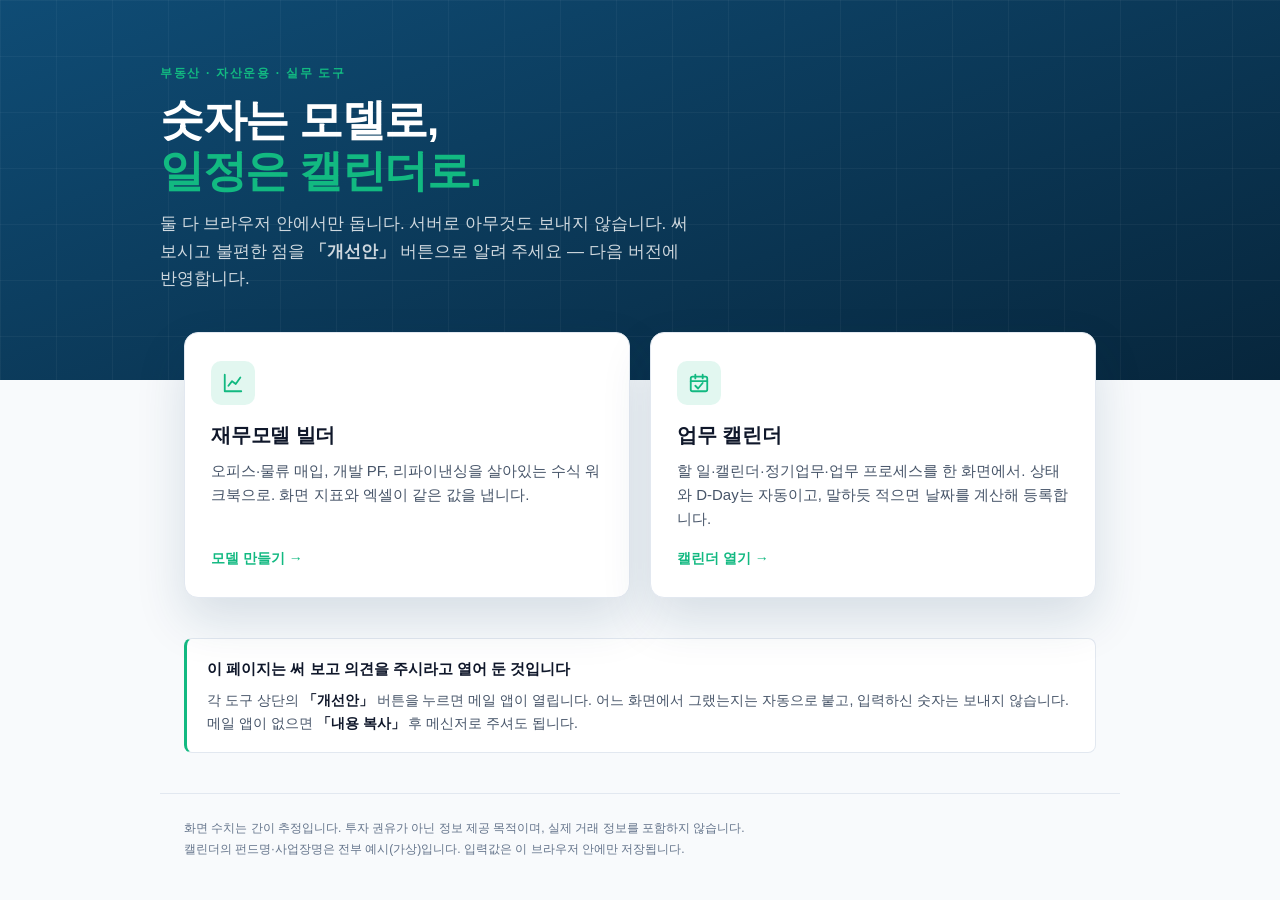
==== index.html @ a6a3b8d0 "배포: 재무모델 빌더·업무 캘린더 공개 URL용 최초 게시 시연 폴더에는 관련 없는 다른 업무 파일들이 섞여 있어(검토용 엑셀· 프롬프트 메모·예전 허브 잔재 등), 그 폴더를 그" ====
<!doctype html>
<html lang="ko">
<head>
<meta charset="utf-8">
<meta name="viewport" content="width=device-width, initial-scale=1">
<title>자산운용 실무 도구</title>
<meta name="description" content="재무모델 빌더와 업무 캘린더 — 브라우저 안에서만 도는 실무 도구. 써 보시고 개선안을 보내 주세요.">
<meta name="theme-color" content="#0B3B5C">
<link rel="icon" href="data:image/svg+xml,%3Csvg xmlns='http://www.w3.org/2000/svg' viewBox='0 0 64 64'%3E%3Crect width='64' height='64' rx='12' fill='%230B3B5C'/%3E%3Cpath d='M14 44V27l10-7 10 7v17h-7V33h-6v11z' fill='%2312B981'/%3E%3Cpath d='M38 44V20l12 8v16z' fill='%23fff' opacity='.85'/%3E%3C/svg%3E">
<style>
/* 배포용 진입 페이지. 도구 두 개로 가는 문이고, 그 이상은 아니다.
   본격 홈페이지는 회사 포털이 맡는다. 토큰은 두 도구와 같다. */
:root{--brand:#0B3B5C;--deep:#07263C;--accent:#12B981;--ink:#0F172A;--ink2:#475569;--ink3:#64748B;--line:#E2E8F0;--bg:#F8FAFC}
*{box-sizing:border-box}
body{margin:0;font-family:'SUIT',Pretendard,-apple-system,"Segoe UI","Malgun Gothic",sans-serif;background:var(--bg);color:var(--ink);line-height:1.6}
.hero{background:linear-gradient(160deg,#0F4C75 0%,var(--deep) 100%);color:#fff;padding:64px 24px 88px;position:relative;overflow:hidden}
.hero::after{content:"";position:absolute;inset:0;background-image:linear-gradient(rgba(255,255,255,.04) 1px,transparent 1px),linear-gradient(90deg,rgba(255,255,255,.04) 1px,transparent 1px);background-size:56px 56px;pointer-events:none}
.wrap{max-width:960px;margin:0 auto;position:relative;z-index:1}
.eyebrow{font-size:12px;letter-spacing:.14em;text-transform:uppercase;color:var(--accent);font-weight:700;margin:0 0 12px}
h1{font-size:clamp(28px,4vw,44px);line-height:1.15;letter-spacing:-.03em;margin:0 0 14px;font-weight:800}
h1 em{font-style:normal;color:var(--accent)}
.lead{font-size:17px;color:rgba(255,255,255,.8);max-width:56ch;margin:0}
.cards{max-width:960px;margin:-48px auto 0;padding:0 24px;display:grid;grid-template-columns:1fr 1fr;gap:20px;position:relative;z-index:2}
.card{background:#fff;border:1px solid var(--line);border-radius:14px;padding:28px 26px;text-decoration:none;color:inherit;display:flex;flex-direction:column;box-shadow:0 22px 50px rgba(11,59,92,.14);transition:transform .2s,box-shadow .2s;position:relative;overflow:hidden}
.card::before{content:"";position:absolute;left:0;top:0;height:3px;width:0;background:var(--accent);transition:width .35s}
.card:hover{transform:translateY(-4px)}
.card:hover::before{width:100%}
.ico{width:44px;height:44px;border-radius:10px;background:rgba(18,185,129,.12);color:var(--accent);display:grid;place-items:center;margin-bottom:14px}
.card h2{font-size:20px;margin:0 0 8px;letter-spacing:-.01em}
.card p{margin:0;color:var(--ink2);font-size:15px}
.card .go{margin-top:auto;padding-top:16px;color:var(--accent);font-weight:700;font-size:14px}
.card .go::after{content:" →"}
.note{max-width:960px;margin:40px auto 0;padding:0 24px}
.box{background:#fff;border:1px solid var(--line);border-left:3px solid var(--accent);border-radius:8px;padding:18px 20px}
.box h3{margin:0 0 8px;font-size:15px}
.box p{margin:0;color:var(--ink2);font-size:14px}
.box b{color:var(--ink)}
footer{max-width:960px;margin:40px auto 0;padding:24px;font-size:12px;color:var(--ink3);line-height:1.7;border-top:1px solid var(--line)}
@media(max-width:720px){.cards{grid-template-columns:1fr}}
</style>
</head>
<body>

<section class="hero">
  <div class="wrap">
    <p class="eyebrow">부동산 · 자산운용 · 실무 도구</p>
    <h1>숫자는 모델로,<br><em>일정은 캘린더로.</em></h1>
    <p class="lead">둘 다 브라우저 안에서만 돕니다. 서버로 아무것도 보내지 않습니다. 써 보시고 불편한 점을 <b>「개선안」</b> 버튼으로 알려 주세요 — 다음 버전에 반영합니다.</p>
  </div>
</section>

<div class="cards">
  <a class="card" href="CRE_재무모델_빌더.html">
    <div class="ico" aria-hidden="true"><svg width="22" height="22" viewBox="0 0 24 24" fill="none" stroke="currentColor" stroke-width="2" stroke-linecap="round" stroke-linejoin="round"><path d="M3 3v18h18"/><path d="M7 15l4-5 4 3 5-7"/></svg></div>
    <h2>재무모델 빌더</h2>
    <p>오피스·물류 매입, 개발 PF, 리파이낸싱을 살아있는 수식 워크북으로. 화면 지표와 엑셀이 같은 값을 냅니다.</p>
    <span class="go">모델 만들기</span>
  </a>
  <a class="card" href="업무_캘린더.html">
    <div class="ico" aria-hidden="true"><svg width="22" height="22" viewBox="0 0 24 24" fill="none" stroke="currentColor" stroke-width="2" stroke-linecap="round" stroke-linejoin="round"><rect x="3" y="5" width="18" height="16" rx="2"/><path d="M3 10h18M8 3v4M16 3v4"/><path d="M8 15l3 3 5-6"/></svg></div>
    <h2>업무 캘린더</h2>
    <p>할 일·캘린더·정기업무·업무 프로세스를 한 화면에서. 상태와 D-Day는 자동이고, 말하듯 적으면 날짜를 계산해 등록합니다.</p>
    <span class="go">캘린더 열기</span>
  </a>
</div>

<div class="note">
  <div class="box">
    <h3>이 페이지는 써 보고 의견을 주시라고 열어 둔 것입니다</h3>
    <p>각 도구 상단의 <b>「개선안」</b> 버튼을 누르면 메일 앱이 열립니다. 어느 화면에서 그랬는지는 자동으로 붙고, 입력하신 숫자는 보내지 않습니다. 메일 앱이 없으면 <b>「내용 복사」</b> 후 메신저로 주셔도 됩니다.</p>
  </div>
</div>

<footer>
  화면 수치는 간이 추정입니다. 투자 권유가 아닌 정보 제공 목적이며, 실제 거래 정보를 포함하지 않습니다.<br>
  캘린더의 펀드명·사업장명은 전부 예시(가상)입니다. 입력값은 이 브라우저 안에만 저장됩니다.
</footer>

</body>
</html>
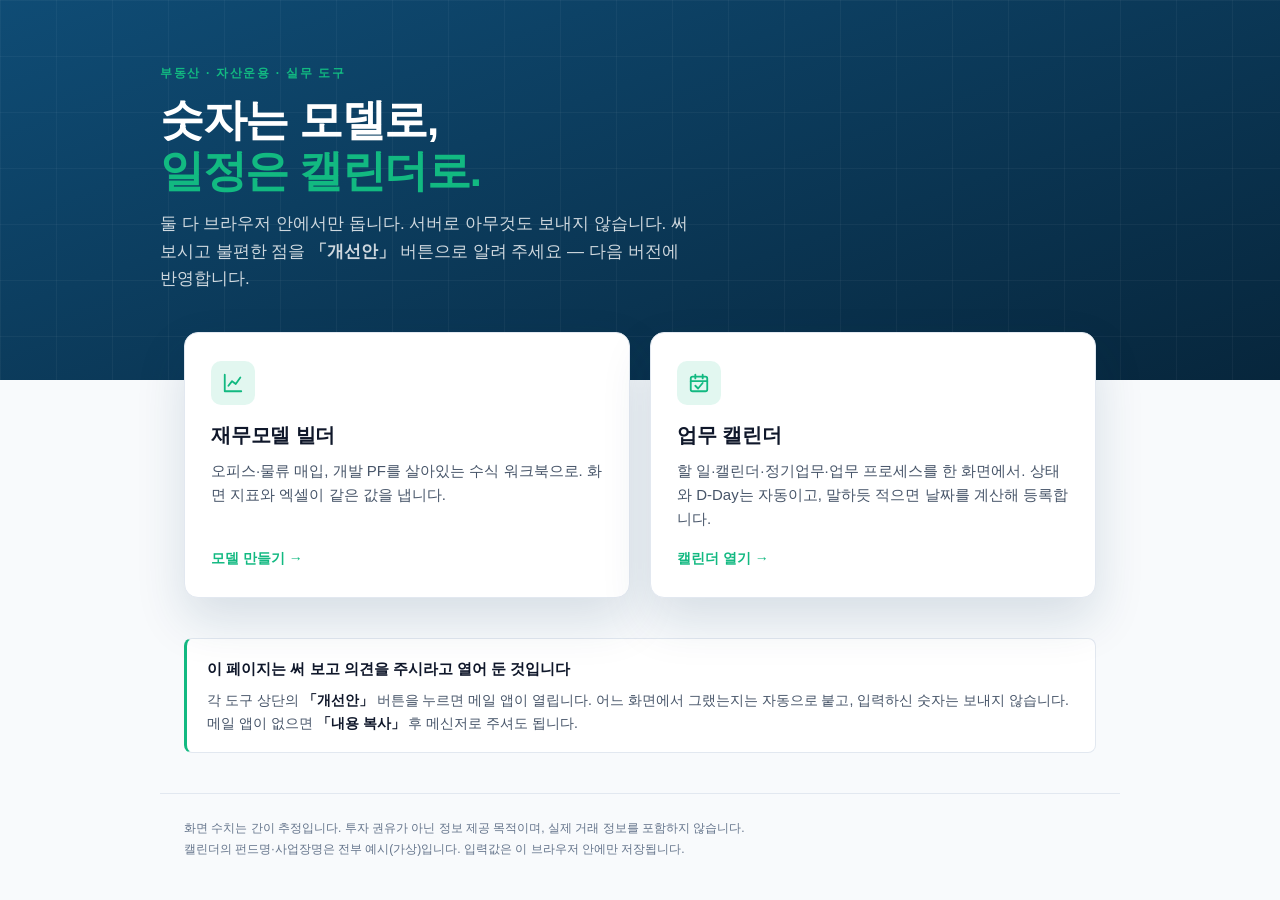
==== commit af8a6a56: "업데이트: 리파이낸싱 우선 제외 · 입력 규격 통일 · 요약 카드 균등 · 시트 구조 접기" ====
--- a/index.html
+++ b/index.html
@@ -53,7 +53,7 @@
   <a class="card" href="CRE_재무모델_빌더.html">
     <div class="ico" aria-hidden="true"><svg width="22" height="22" viewBox="0 0 24 24" fill="none" stroke="currentColor" stroke-width="2" stroke-linecap="round" stroke-linejoin="round"><path d="M3 3v18h18"/><path d="M7 15l4-5 4 3 5-7"/></svg></div>
     <h2>재무모델 빌더</h2>
-    <p>오피스·물류 매입, 개발 PF, 리파이낸싱을 살아있는 수식 워크북으로. 화면 지표와 엑셀이 같은 값을 냅니다.</p>
+    <p>오피스·물류 매입, 개발 PF를 살아있는 수식 워크북으로. 화면 지표와 엑셀이 같은 값을 냅니다.</p>
     <span class="go">모델 만들기</span>
   </a>
   <a class="card" href="업무_캘린더.html">
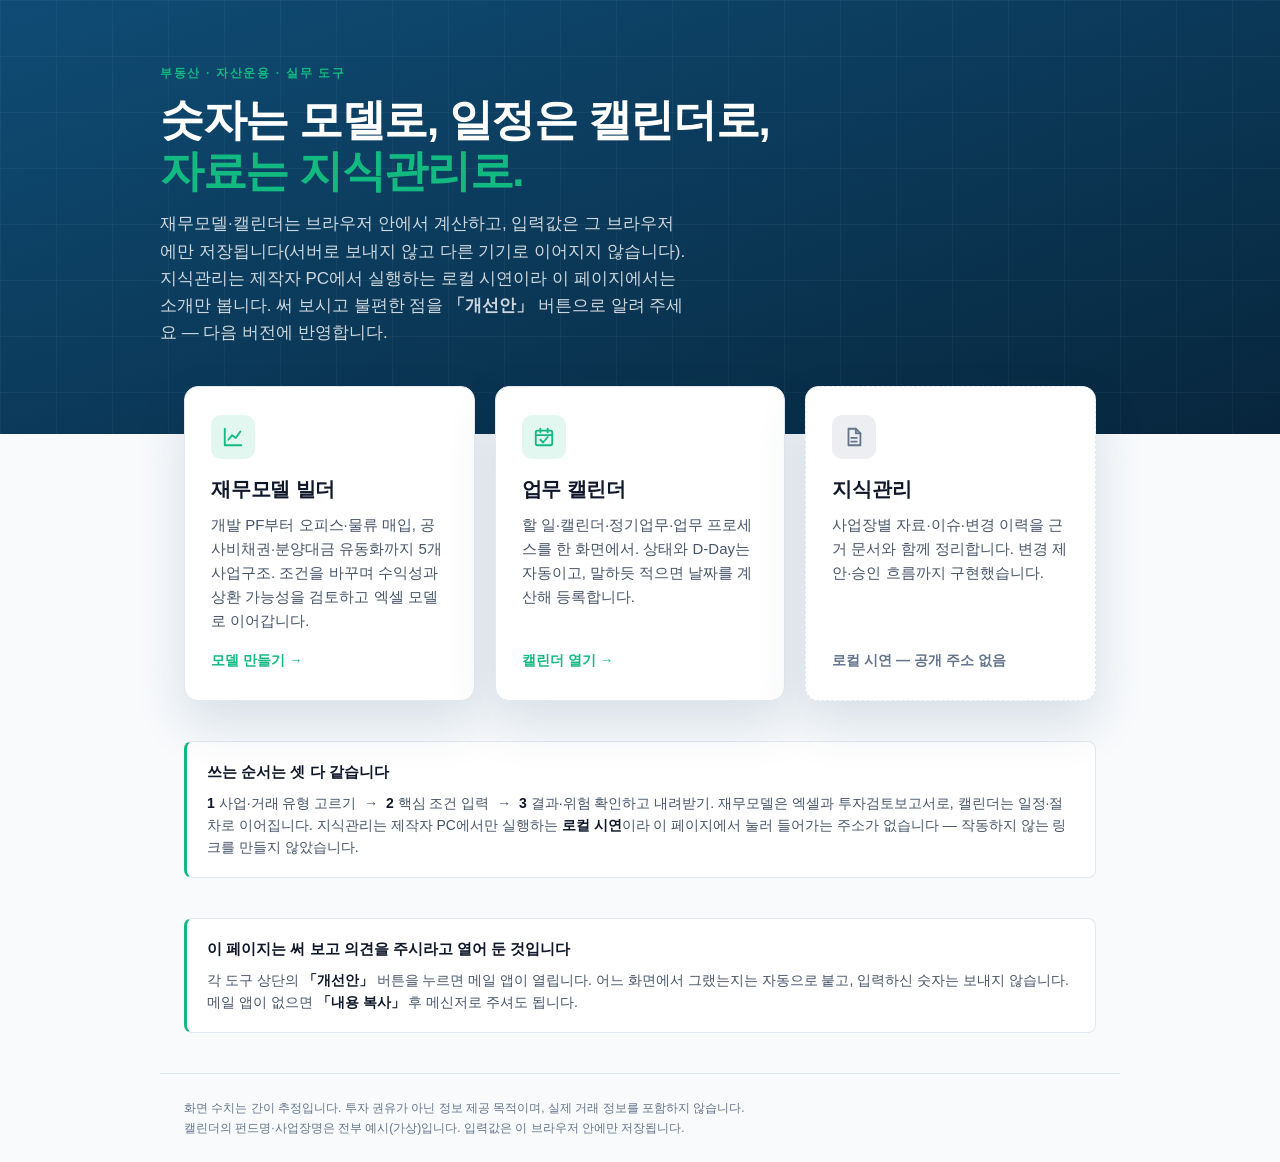
==== commit a8cae3b7: "update: latest financial model build" ====
--- a/index.html
+++ b/index.html
@@ -4,7 +4,7 @@
 <meta charset="utf-8">
 <meta name="viewport" content="width=device-width, initial-scale=1">
 <title>자산운용 실무 도구</title>
-<meta name="description" content="재무모델 빌더와 업무 캘린더 — 브라우저 안에서만 도는 실무 도구. 써 보시고 개선안을 보내 주세요.">
+<meta name="description" content="재무모델 빌더 · 업무 캘린더 · 지식관리 — 자산운용 실무 도구 세 가지. 써 보시고 개선안을 보내 주세요.">
 <meta name="theme-color" content="#0B3B5C">
 <link rel="icon" href="data:image/svg+xml,%3Csvg xmlns='http://www.w3.org/2000/svg' viewBox='0 0 64 64'%3E%3Crect width='64' height='64' rx='12' fill='%230B3B5C'/%3E%3Cpath d='M14 44V27l10-7 10 7v17h-7V33h-6v11z' fill='%2312B981'/%3E%3Cpath d='M38 44V20l12 8v16z' fill='%23fff' opacity='.85'/%3E%3C/svg%3E">
 <style>
@@ -20,16 +20,22 @@
 h1{font-size:clamp(28px,4vw,44px);line-height:1.15;letter-spacing:-.03em;margin:0 0 14px;font-weight:800}
 h1 em{font-style:normal;color:var(--accent)}
 .lead{font-size:17px;color:rgba(255,255,255,.8);max-width:56ch;margin:0}
-.cards{max-width:960px;margin:-48px auto 0;padding:0 24px;display:grid;grid-template-columns:1fr 1fr;gap:20px;position:relative;z-index:2}
+.cards{max-width:960px;margin:-48px auto 0;padding:0 24px;display:grid;grid-template-columns:1fr 1fr 1fr;gap:20px;position:relative;z-index:2}
 .card{background:#fff;border:1px solid var(--line);border-radius:14px;padding:28px 26px;text-decoration:none;color:inherit;display:flex;flex-direction:column;box-shadow:0 22px 50px rgba(11,59,92,.14);transition:transform .2s,box-shadow .2s;position:relative;overflow:hidden}
 .card::before{content:"";position:absolute;left:0;top:0;height:3px;width:0;background:var(--accent);transition:width .35s}
 .card:hover{transform:translateY(-4px)}
 .card:hover::before{width:100%}
+.card--static{cursor:default;border-style:dashed}
+.card--static:hover{transform:none;box-shadow:0 22px 50px rgba(11,59,92,.14)}
+.card--static:hover::before{width:0}
 .ico{width:44px;height:44px;border-radius:10px;background:rgba(18,185,129,.12);color:var(--accent);display:grid;place-items:center;margin-bottom:14px}
+.ico--muted{background:rgba(100,116,139,.12);color:var(--ink3)}
 .card h2{font-size:20px;margin:0 0 8px;letter-spacing:-.01em}
 .card p{margin:0;color:var(--ink2);font-size:15px}
 .card .go{margin-top:auto;padding-top:16px;color:var(--accent);font-weight:700;font-size:14px}
 .card .go::after{content:" →"}
+.card .go--muted{color:var(--ink3)}
+.card .go--muted::after{content:""}
 .note{max-width:960px;margin:40px auto 0;padding:0 24px}
 .box{background:#fff;border:1px solid var(--line);border-left:3px solid var(--accent);border-radius:8px;padding:18px 20px}
 .box h3{margin:0 0 8px;font-size:15px}
@@ -44,8 +50,8 @@
 <section class="hero">
   <div class="wrap">
     <p class="eyebrow">부동산 · 자산운용 · 실무 도구</p>
-    <h1>숫자는 모델로,<br><em>일정은 캘린더로.</em></h1>
-    <p class="lead">둘 다 브라우저 안에서만 돕니다. 서버로 아무것도 보내지 않습니다. 써 보시고 불편한 점을 <b>「개선안」</b> 버튼으로 알려 주세요 — 다음 버전에 반영합니다.</p>
+    <h1>숫자는 모델로, 일정은 캘린더로,<br><em>자료는 지식관리로.</em></h1>
+    <p class="lead">재무모델·캘린더는 브라우저 안에서 계산하고, 입력값은 그 브라우저에만 저장됩니다(서버로 보내지 않고 다른 기기로 이어지지 않습니다). 지식관리는 제작자 PC에서 실행하는 로컬 시연이라 이 페이지에서는 소개만 봅니다. 써 보시고 불편한 점을 <b>「개선안」</b> 버튼으로 알려 주세요 — 다음 버전에 반영합니다.</p>
   </div>
 </section>
 
@@ -53,7 +59,7 @@
   <a class="card" href="CRE_재무모델_빌더.html">
     <div class="ico" aria-hidden="true"><svg width="22" height="22" viewBox="0 0 24 24" fill="none" stroke="currentColor" stroke-width="2" stroke-linecap="round" stroke-linejoin="round"><path d="M3 3v18h18"/><path d="M7 15l4-5 4 3 5-7"/></svg></div>
     <h2>재무모델 빌더</h2>
-    <p>오피스·물류 매입, 개발 PF를 살아있는 수식 워크북으로. 화면 지표와 엑셀이 같은 값을 냅니다.</p>
+    <p>개발 PF부터 오피스·물류 매입, 공사비채권·분양대금 유동화까지 5개 사업구조. 조건을 바꾸며 수익성과 상환 가능성을 검토하고 엑셀 모델로 이어갑니다.</p>
     <span class="go">모델 만들기</span>
   </a>
   <a class="card" href="업무_캘린더.html">
@@ -62,6 +68,21 @@
     <p>할 일·캘린더·정기업무·업무 프로세스를 한 화면에서. 상태와 D-Day는 자동이고, 말하듯 적으면 날짜를 계산해 등록합니다.</p>
     <span class="go">캘린더 열기</span>
   </a>
+  <div class="card card--static">
+    <div class="ico ico--muted" aria-hidden="true"><svg width="22" height="22" viewBox="0 0 24 24" fill="none" stroke="currentColor" stroke-width="2" stroke-linecap="round" stroke-linejoin="round"><path d="M14 3v5h5"/><path d="M6 3h8l5 5v13H6z"/><path d="M9 13h6M9 17h6"/></svg></div>
+    <h2>지식관리</h2>
+    <p>사업장별 자료·이슈·변경 이력을 근거 문서와 함께 정리합니다. 변경 제안·승인 흐름까지 구현했습니다.</p>
+    <span class="go go--muted">로컬 시연 — 공개 주소 없음</span>
+  </div>
+</div>
+
+<div class="note">
+  <div class="box">
+    <h3>쓰는 순서는 셋 다 같습니다</h3>
+    <p><b>1</b> 사업·거래 유형 고르기 &nbsp;→&nbsp; <b>2</b> 핵심 조건 입력 &nbsp;→&nbsp; <b>3</b> 결과·위험 확인하고 내려받기.
+    재무모델은 엑셀과 투자검토보고서로, 캘린더는 일정·절차로 이어집니다.
+    지식관리는 제작자 PC에서만 실행하는 <b>로컬 시연</b>이라 이 페이지에서 눌러 들어가는 주소가 없습니다 — 작동하지 않는 링크를 만들지 않았습니다.</p>
+  </div>
 </div>
 
 <div class="note">
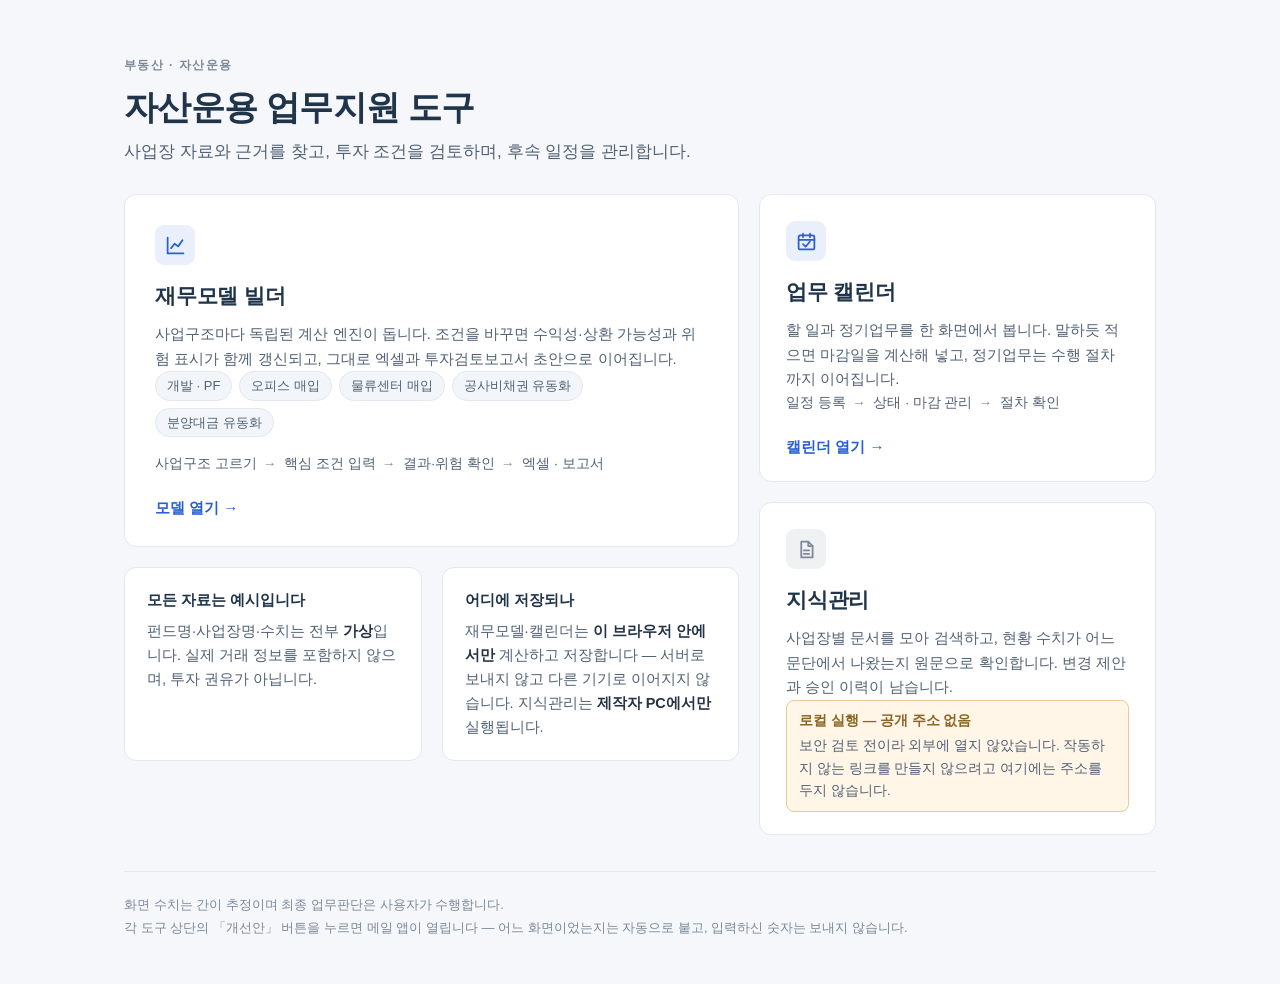
==== commit f1743aea: "update: latest financial model build" ====
--- a/index.html
+++ b/index.html
@@ -3,99 +3,173 @@
 <head>
 <meta charset="utf-8">
 <meta name="viewport" content="width=device-width, initial-scale=1">
-<title>자산운용 실무 도구</title>
-<meta name="description" content="재무모델 빌더 · 업무 캘린더 · 지식관리 — 자산운용 실무 도구 세 가지. 써 보시고 개선안을 보내 주세요.">
-<meta name="theme-color" content="#0B3B5C">
-<link rel="icon" href="data:image/svg+xml,%3Csvg xmlns='http://www.w3.org/2000/svg' viewBox='0 0 64 64'%3E%3Crect width='64' height='64' rx='12' fill='%230B3B5C'/%3E%3Cpath d='M14 44V27l10-7 10 7v17h-7V33h-6v11z' fill='%2312B981'/%3E%3Cpath d='M38 44V20l12 8v16z' fill='%23fff' opacity='.85'/%3E%3C/svg%3E">
+<title>자산운용 업무지원 도구</title>
+<meta name="description" content="사업장 자료와 근거를 찾고, 투자 조건을 검토하며, 후속 일정을 관리합니다. 재무모델 빌더 · 업무 캘린더 · 지식관리.">
+<meta name="theme-color" content="#20344A">
+<link rel="icon" href="data:image/svg+xml,%3Csvg xmlns='http://www.w3.org/2000/svg' viewBox='0 0 64 64'%3E%3Crect width='64' height='64' rx='12' fill='%2320344A'/%3E%3Cpath d='M14 44V27l10-7 10 7v17h-7V33h-6v11z' fill='%23285FD6'/%3E%3Cpath d='M38 44V20l12 8v16z' fill='%23fff' opacity='.85'/%3E%3C/svg%3E">
 <style>
-/* 배포용 진입 페이지. 도구 두 개로 가는 문이고, 그 이상은 아니다.
-   본격 홈페이지는 회사 포털이 맡는다. 토큰은 두 도구와 같다. */
-:root{--brand:#0B3B5C;--deep:#07263C;--accent:#12B981;--ink:#0F172A;--ink2:#475569;--ink3:#64748B;--line:#E2E8F0;--bg:#F8FAFC}
+/* 배포용 진입 페이지. 세 도구로 가는 문이고 그 이상은 아니다.
+   요약 화면이라 벤토 그리드 — 카드 크기가 곧 중요도다. 재무모델이 가장 크고,
+   공개 주소가 없는 지식관리가 가장 작다. */
+:root{
+  --bg:#F5F7FA;
+  --card:#FFFFFF;
+  --line:#E3E7EE;
+  --navy:#20344A;
+  --blue:#285FD6;
+  --ink:#243244;
+  --ink2:#526174;
+  --ink3:#7C8899;
+  --warn-bg:#FFF6E8;
+  --warn-line:#E8C99A;
+  --warn-ink:#8A6524;
+}
 *{box-sizing:border-box}
-body{margin:0;font-family:'SUIT',Pretendard,-apple-system,"Segoe UI","Malgun Gothic",sans-serif;background:var(--bg);color:var(--ink);line-height:1.6}
-.hero{background:linear-gradient(160deg,#0F4C75 0%,var(--deep) 100%);color:#fff;padding:64px 24px 88px;position:relative;overflow:hidden}
-.hero::after{content:"";position:absolute;inset:0;background-image:linear-gradient(rgba(255,255,255,.04) 1px,transparent 1px),linear-gradient(90deg,rgba(255,255,255,.04) 1px,transparent 1px);background-size:56px 56px;pointer-events:none}
-.wrap{max-width:960px;margin:0 auto;position:relative;z-index:1}
-.eyebrow{font-size:12px;letter-spacing:.14em;text-transform:uppercase;color:var(--accent);font-weight:700;margin:0 0 12px}
-h1{font-size:clamp(28px,4vw,44px);line-height:1.15;letter-spacing:-.03em;margin:0 0 14px;font-weight:800}
-h1 em{font-style:normal;color:var(--accent)}
-.lead{font-size:17px;color:rgba(255,255,255,.8);max-width:56ch;margin:0}
-.cards{max-width:960px;margin:-48px auto 0;padding:0 24px;display:grid;grid-template-columns:1fr 1fr 1fr;gap:20px;position:relative;z-index:2}
-.card{background:#fff;border:1px solid var(--line);border-radius:14px;padding:28px 26px;text-decoration:none;color:inherit;display:flex;flex-direction:column;box-shadow:0 22px 50px rgba(11,59,92,.14);transition:transform .2s,box-shadow .2s;position:relative;overflow:hidden}
-.card::before{content:"";position:absolute;left:0;top:0;height:3px;width:0;background:var(--accent);transition:width .35s}
-.card:hover{transform:translateY(-4px)}
-.card:hover::before{width:100%}
-.card--static{cursor:default;border-style:dashed}
-.card--static:hover{transform:none;box-shadow:0 22px 50px rgba(11,59,92,.14)}
-.card--static:hover::before{width:0}
-.ico{width:44px;height:44px;border-radius:10px;background:rgba(18,185,129,.12);color:var(--accent);display:grid;place-items:center;margin-bottom:14px}
-.ico--muted{background:rgba(100,116,139,.12);color:var(--ink3)}
-.card h2{font-size:20px;margin:0 0 8px;letter-spacing:-.01em}
-.card p{margin:0;color:var(--ink2);font-size:15px}
-.card .go{margin-top:auto;padding-top:16px;color:var(--accent);font-weight:700;font-size:14px}
-.card .go::after{content:" →"}
-.card .go--muted{color:var(--ink3)}
-.card .go--muted::after{content:""}
-.note{max-width:960px;margin:40px auto 0;padding:0 24px}
-.box{background:#fff;border:1px solid var(--line);border-left:3px solid var(--accent);border-radius:8px;padding:18px 20px}
-.box h3{margin:0 0 8px;font-size:15px}
-.box p{margin:0;color:var(--ink2);font-size:14px}
-.box b{color:var(--ink)}
-footer{max-width:960px;margin:40px auto 0;padding:24px;font-size:12px;color:var(--ink3);line-height:1.7;border-top:1px solid var(--line)}
-@media(max-width:720px){.cards{grid-template-columns:1fr}}
+body{
+  margin:0;background:var(--bg);color:var(--ink);
+  font-family:'SUIT',Pretendard,-apple-system,"Segoe UI","Malgun Gothic",sans-serif;
+  font-size:16px;line-height:1.65;
+}
+.wrap{max-width:1080px;margin:0 auto;padding:0 24px}
+
+/* ── 머리 ── */
+header.top{padding:56px 0 28px}
+.eyebrow{font-size:12px;letter-spacing:.12em;color:var(--ink3);font-weight:700;margin:0 0 10px}
+h1{font-size:34px;line-height:1.25;letter-spacing:-.02em;margin:0 0 10px;font-weight:700;color:var(--navy)}
+.lead{font-size:17px;color:var(--ink2);margin:0;max-width:62ch}
+
+/* ── 벤토 그리드 ── */
+/* 카드 높이를 서로 맞추지 않는다 — 맞추면 내용이 적은 쪽 가운데가 텅 빈다.
+   중요도는 «너비»로 드러내고 높이는 내용이 정한다. */
+.bento{display:grid;grid-template-columns:1.55fr 1fr;gap:20px;align-items:start}
+.col{display:grid;gap:20px}
+.card{
+  background:var(--card);border:1px solid var(--line);border-radius:12px;
+  padding:26px 26px 22px;text-decoration:none;color:inherit;
+  display:flex;flex-direction:column;
+}
+a.card{transition:border-color .15s,box-shadow .15s}
+a.card:hover{border-color:var(--blue);box-shadow:0 2px 14px rgba(40,95,214,.10)}
+a.card:focus-visible{outline:2px solid var(--blue);outline-offset:2px}
+.card.lead-card{padding:30px 30px 26px}
+.ico{width:40px;height:40px;border-radius:9px;background:rgba(40,95,214,.10);color:var(--blue);display:grid;place-items:center;margin-bottom:14px}
+.ico.muted{background:rgba(124,136,153,.12);color:var(--ink3)}
+.card h2{font-size:21px;margin:0 0 8px;color:var(--navy);letter-spacing:-.01em;font-weight:700}
+.card .lead-card h2{font-size:24px}
+.card p{margin:0 0 14px;color:var(--ink2);font-size:15px}
+.card p:last-of-type{margin-bottom:0}
+
+/* 지원 범위 — 장식이 아니라 «무엇을 다루는가»의 목록 */
+.chips{display:flex;flex-wrap:wrap;gap:7px;margin:0 0 16px}
+.chip{font-size:13px;color:var(--ink2);background:#F2F5F9;border:1px solid var(--line);border-radius:999px;padding:3px 11px}
+
+/* 그 도구에서 실제로 밟는 순서 — 도구마다 다르므로 카드마다 따로 적는다 */
+.flow{margin:0 0 16px;padding:0;list-style:none;display:flex;flex-wrap:wrap;gap:6px;font-size:13.5px;color:var(--ink2)}
+.flow li{display:flex;align-items:center;gap:6px}
+.flow li+li::before{content:"→";color:var(--ink3);margin-right:2px}
+
+.go{padding-top:4px;font-weight:700;font-size:15px;color:var(--blue)}
+.go::after{content:" →"}
+.state{
+  padding:9px 12px;border-radius:8px;font-size:13.5px;font-weight:700;
+  background:var(--warn-bg);border:1px solid var(--warn-line);color:var(--warn-ink);
+}
+.state span{display:block;font-weight:400;color:var(--ink2);margin-top:3px}
+
+/* ── 보조 설명 — 왼쪽 열의 남는 자리를 채운다(벤토) ── */
+.notes{display:grid;grid-template-columns:1fr 1fr;gap:20px}
+.note{background:var(--card);border:1px solid var(--line);border-radius:12px;padding:20px 22px}
+.note h3{margin:0 0 7px;font-size:15px;color:var(--navy)}
+.note p{margin:0;font-size:14.5px;color:var(--ink2)}
+.note b{color:var(--ink)}
+
+footer{margin-top:36px;padding:22px 0 44px;font-size:13px;color:var(--ink3);line-height:1.75;border-top:1px solid var(--line)}
+
+@media(max-width:860px){
+  .bento{grid-template-columns:1fr}
+  .notes{grid-template-columns:1fr}
+  h1{font-size:28px}
+  header.top{padding:40px 0 22px}
+}
 </style>
 </head>
 <body>
 
-<section class="hero">
-  <div class="wrap">
-    <p class="eyebrow">부동산 · 자산운용 · 실무 도구</p>
-    <h1>숫자는 모델로, 일정은 캘린더로,<br><em>자료는 지식관리로.</em></h1>
-    <p class="lead">재무모델·캘린더는 브라우저 안에서 계산하고, 입력값은 그 브라우저에만 저장됩니다(서버로 보내지 않고 다른 기기로 이어지지 않습니다). 지식관리는 제작자 PC에서 실행하는 로컬 시연이라 이 페이지에서는 소개만 봅니다. 써 보시고 불편한 점을 <b>「개선안」</b> 버튼으로 알려 주세요 — 다음 버전에 반영합니다.</p>
+<div class="wrap">
+
+<header class="top">
+  <p class="eyebrow">부동산 · 자산운용</p>
+  <h1>자산운용 업무지원 도구</h1>
+  <p class="lead">사업장 자료와 근거를 찾고, 투자 조건을 검토하며, 후속 일정을 관리합니다.</p>
+</header>
+
+<div class="bento">
+
+ <div class="col">
+  <a class="card lead-card" href="CRE_재무모델_빌더.html">
+    <div class="ico" aria-hidden="true"><svg width="21" height="21" viewBox="0 0 24 24" fill="none" stroke="currentColor" stroke-width="2" stroke-linecap="round" stroke-linejoin="round"><path d="M3 3v18h18"/><path d="M7 15l4-5 4 3 5-7"/></svg></div>
+    <h2>재무모델 빌더</h2>
+    <p>사업구조마다 독립된 계산 엔진이 돕니다. 조건을 바꾸면 수익성·상환 가능성과 위험 표시가 함께 갱신되고, 그대로 엑셀과 투자검토보고서 초안으로 이어집니다.</p>
+    <div class="chips">
+      <span class="chip">개발 · PF</span>
+      <span class="chip">오피스 매입</span>
+      <span class="chip">물류센터 매입</span>
+      <span class="chip">공사비채권 유동화</span>
+      <span class="chip">분양대금 유동화</span>
+    </div>
+    <ul class="flow">
+      <li>사업구조 고르기</li>
+      <li>핵심 조건 입력</li>
+      <li>결과·위험 확인</li>
+      <li>엑셀 · 보고서</li>
+    </ul>
+    <span class="go">모델 열기</span>
+  </a>
+
+  <div class="notes">
+    <div class="note">
+      <h3>모든 자료는 예시입니다</h3>
+      <p>펀드명·사업장명·수치는 전부 <b>가상</b>입니다. 실제 거래 정보를 포함하지 않으며, 투자 권유가 아닙니다.</p>
+    </div>
+    <div class="note">
+      <h3>어디에 저장되나</h3>
+      <p>재무모델·캘린더는 <b>이 브라우저 안에서만</b> 계산하고 저장합니다 — 서버로 보내지 않고 다른 기기로 이어지지 않습니다. 지식관리는 <b>제작자 PC에서만</b> 실행됩니다.</p>
+    </div>
   </div>
-</section>
+ </div>
 
-<div class="cards">
-  <a class="card" href="CRE_재무모델_빌더.html">
-    <div class="ico" aria-hidden="true"><svg width="22" height="22" viewBox="0 0 24 24" fill="none" stroke="currentColor" stroke-width="2" stroke-linecap="round" stroke-linejoin="round"><path d="M3 3v18h18"/><path d="M7 15l4-5 4 3 5-7"/></svg></div>
-    <h2>재무모델 빌더</h2>
-    <p>개발 PF부터 오피스·물류 매입, 공사비채권·분양대금 유동화까지 5개 사업구조. 조건을 바꾸며 수익성과 상환 가능성을 검토하고 엑셀 모델로 이어갑니다.</p>
-    <span class="go">모델 만들기</span>
-  </a>
-  <a class="card" href="업무_캘린더.html">
-    <div class="ico" aria-hidden="true"><svg width="22" height="22" viewBox="0 0 24 24" fill="none" stroke="currentColor" stroke-width="2" stroke-linecap="round" stroke-linejoin="round"><rect x="3" y="5" width="18" height="16" rx="2"/><path d="M3 10h18M8 3v4M16 3v4"/><path d="M8 15l3 3 5-6"/></svg></div>
-    <h2>업무 캘린더</h2>
-    <p>할 일·캘린더·정기업무·업무 프로세스를 한 화면에서. 상태와 D-Day는 자동이고, 말하듯 적으면 날짜를 계산해 등록합니다.</p>
-    <span class="go">캘린더 열기</span>
-  </a>
-  <div class="card card--static">
-    <div class="ico ico--muted" aria-hidden="true"><svg width="22" height="22" viewBox="0 0 24 24" fill="none" stroke="currentColor" stroke-width="2" stroke-linecap="round" stroke-linejoin="round"><path d="M14 3v5h5"/><path d="M6 3h8l5 5v13H6z"/><path d="M9 13h6M9 17h6"/></svg></div>
-    <h2>지식관리</h2>
-    <p>사업장별 자료·이슈·변경 이력을 근거 문서와 함께 정리합니다. 변경 제안·승인 흐름까지 구현했습니다.</p>
-    <span class="go go--muted">로컬 시연 — 공개 주소 없음</span>
-  </div>
-</div>
+  <div class="col">
 
-<div class="note">
-  <div class="box">
-    <h3>쓰는 순서는 셋 다 같습니다</h3>
-    <p><b>1</b> 사업·거래 유형 고르기 &nbsp;→&nbsp; <b>2</b> 핵심 조건 입력 &nbsp;→&nbsp; <b>3</b> 결과·위험 확인하고 내려받기.
-    재무모델은 엑셀과 투자검토보고서로, 캘린더는 일정·절차로 이어집니다.
-    지식관리는 제작자 PC에서만 실행하는 <b>로컬 시연</b>이라 이 페이지에서 눌러 들어가는 주소가 없습니다 — 작동하지 않는 링크를 만들지 않았습니다.</p>
-  </div>
-</div>
+    <a class="card" href="업무_캘린더.html">
+      <div class="ico" aria-hidden="true"><svg width="21" height="21" viewBox="0 0 24 24" fill="none" stroke="currentColor" stroke-width="2" stroke-linecap="round" stroke-linejoin="round"><rect x="3" y="5" width="18" height="16" rx="2"/><path d="M3 10h18M8 3v4M16 3v4"/><path d="M8 15l3 3 5-6"/></svg></div>
+      <h2>업무 캘린더</h2>
+      <p>할 일과 정기업무를 한 화면에서 봅니다. 말하듯 적으면 마감일을 계산해 넣고, 정기업무는 수행 절차까지 이어집니다.</p>
+      <ul class="flow">
+        <li>일정 등록</li>
+        <li>상태 · 마감 관리</li>
+        <li>절차 확인</li>
+      </ul>
+      <span class="go">캘린더 열기</span>
+    </a>
 
-<div class="note">
-  <div class="box">
-    <h3>이 페이지는 써 보고 의견을 주시라고 열어 둔 것입니다</h3>
-    <p>각 도구 상단의 <b>「개선안」</b> 버튼을 누르면 메일 앱이 열립니다. 어느 화면에서 그랬는지는 자동으로 붙고, 입력하신 숫자는 보내지 않습니다. 메일 앱이 없으면 <b>「내용 복사」</b> 후 메신저로 주셔도 됩니다.</p>
+    <div class="card">
+      <div class="ico muted" aria-hidden="true"><svg width="21" height="21" viewBox="0 0 24 24" fill="none" stroke="currentColor" stroke-width="2" stroke-linecap="round" stroke-linejoin="round"><path d="M14 3v5h5"/><path d="M6 3h8l5 5v13H6z"/><path d="M9 13h6M9 17h6"/></svg></div>
+      <h2>지식관리</h2>
+      <p>사업장별 문서를 모아 검색하고, 현황 수치가 어느 문단에서 나왔는지 원문으로 확인합니다. 변경 제안과 승인 이력이 남습니다.</p>
+      <div class="state">로컬 실행 — 공개 주소 없음
+        <span>보안 검토 전이라 외부에 열지 않았습니다. 작동하지 않는 링크를 만들지 않으려고 여기에는 주소를 두지 않습니다.</span>
+      </div>
+    </div>
+
   </div>
 </div>
 
 <footer>
-  화면 수치는 간이 추정입니다. 투자 권유가 아닌 정보 제공 목적이며, 실제 거래 정보를 포함하지 않습니다.<br>
-  캘린더의 펀드명·사업장명은 전부 예시(가상)입니다. 입력값은 이 브라우저 안에만 저장됩니다.
+  화면 수치는 간이 추정이며 최종 업무판단은 사용자가 수행합니다.<br>
+  각 도구 상단의 「개선안」 버튼을 누르면 메일 앱이 열립니다 — 어느 화면이었는지는 자동으로 붙고, 입력하신 숫자는 보내지 않습니다.
 </footer>
+
+</div>
 
 </body>
 </html>
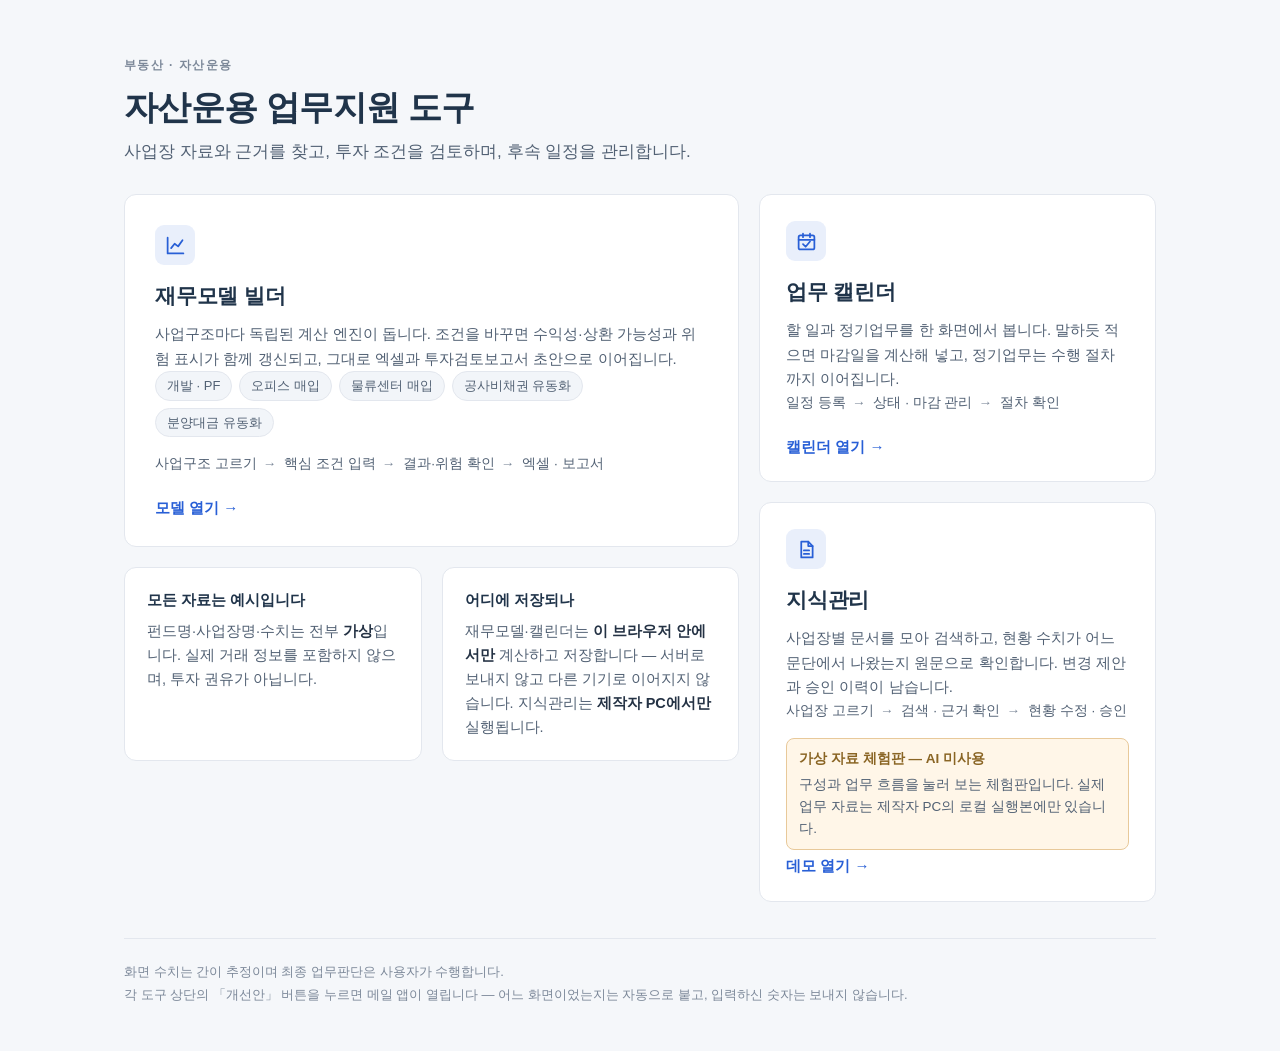
==== commit a599efb6: "update: latest financial model build" ====
--- a/index.html
+++ b/index.html
@@ -152,14 +152,20 @@
       <span class="go">캘린더 열기</span>
     </a>
 
-    <div class="card">
-      <div class="ico muted" aria-hidden="true"><svg width="21" height="21" viewBox="0 0 24 24" fill="none" stroke="currentColor" stroke-width="2" stroke-linecap="round" stroke-linejoin="round"><path d="M14 3v5h5"/><path d="M6 3h8l5 5v13H6z"/><path d="M9 13h6M9 17h6"/></svg></div>
+    <a class="card" href="knowledge-demo/index.html">
+      <div class="ico" aria-hidden="true"><svg width="21" height="21" viewBox="0 0 24 24" fill="none" stroke="currentColor" stroke-width="2" stroke-linecap="round" stroke-linejoin="round"><path d="M14 3v5h5"/><path d="M6 3h8l5 5v13H6z"/><path d="M9 13h6M9 17h6"/></svg></div>
       <h2>지식관리</h2>
       <p>사업장별 문서를 모아 검색하고, 현황 수치가 어느 문단에서 나왔는지 원문으로 확인합니다. 변경 제안과 승인 이력이 남습니다.</p>
-      <div class="state">로컬 실행 — 공개 주소 없음
-        <span>보안 검토 전이라 외부에 열지 않았습니다. 작동하지 않는 링크를 만들지 않으려고 여기에는 주소를 두지 않습니다.</span>
+      <ul class="flow">
+        <li>사업장 고르기</li>
+        <li>검색 · 근거 확인</li>
+        <li>현황 수정 · 승인</li>
+      </ul>
+      <div class="state">가상 자료 체험판 — AI 미사용
+        <span>구성과 업무 흐름을 눌러 보는 체험판입니다. 실제 업무 자료는 제작자 PC의 로컬 실행본에만 있습니다.</span>
       </div>
-    </div>
+      <span class="go">데모 열기</span>
+    </a>
 
   </div>
 </div>
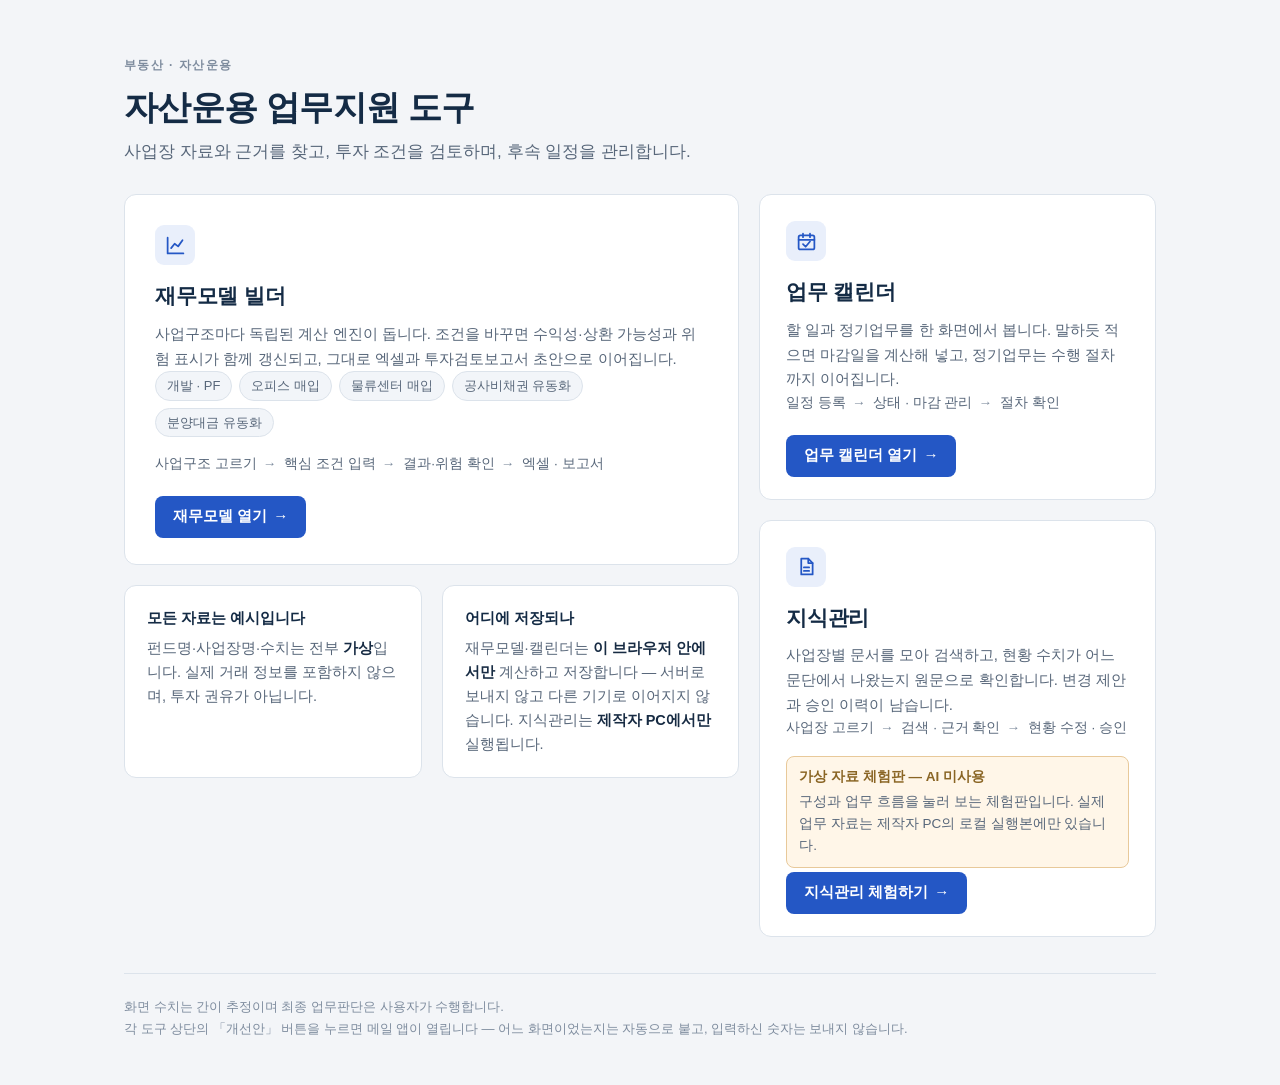
==== commit 46ff3699: "update: latest financial model build" ====
--- a/index.html
+++ b/index.html
@@ -11,15 +11,16 @@
 /* 배포용 진입 페이지. 세 도구로 가는 문이고 그 이상은 아니다.
    요약 화면이라 벤토 그리드 — 카드 크기가 곧 중요도다. 재무모델이 가장 크고,
    공개 주소가 없는 지식관리가 가장 작다. */
+/* 통합 UI — 네 도구가 같은 토큰을 쓴다 */
 :root{
-  --bg:#F5F7FA;
+  --bg:#F3F5F8;
   --card:#FFFFFF;
-  --line:#E3E7EE;
-  --navy:#20344A;
-  --blue:#285FD6;
-  --ink:#243244;
-  --ink2:#526174;
-  --ink3:#7C8899;
+  --line:#DCE3EB;
+  --navy:#142B45;
+  --blue:#2457C5;
+  --ink:#172B43;
+  --ink2:#58677A;
+  --ink3:#7E8C9E;
   --warn-bg:#FFF6E8;
   --warn-line:#E8C99A;
   --warn-ink:#8A6524;
@@ -68,8 +69,15 @@
 .flow li{display:flex;align-items:center;gap:6px}
 .flow li+li::before{content:"→";color:var(--ink3);margin-right:2px}
 
-.go{padding-top:4px;font-weight:700;font-size:15px;color:var(--blue)}
-.go::after{content:" →"}
+/* 바로 누를 수 있는 진입 버튼 — 글자 링크보다 눌러야 할 것이 분명해진다 */
+.go{
+  display:inline-flex;align-items:center;gap:6px;align-self:flex-start;
+  min-height:42px;padding:0 18px;margin-top:4px;
+  background:var(--blue);color:#fff;border-radius:8px;
+  font-weight:700;font-size:15px;
+}
+.go::after{content:"→"}
+a.card:hover .go{background:#1C46A0}
 .state{
   padding:9px 12px;border-radius:8px;font-size:13.5px;font-weight:700;
   background:var(--warn-bg);border:1px solid var(--warn-line);color:var(--warn-ink);
@@ -123,7 +131,7 @@
       <li>결과·위험 확인</li>
       <li>엑셀 · 보고서</li>
     </ul>
-    <span class="go">모델 열기</span>
+    <span class="go">재무모델 열기</span>
   </a>
 
   <div class="notes">
@@ -149,7 +157,7 @@
         <li>상태 · 마감 관리</li>
         <li>절차 확인</li>
       </ul>
-      <span class="go">캘린더 열기</span>
+      <span class="go">업무 캘린더 열기</span>
     </a>
 
     <a class="card" href="knowledge-demo/index.html">
@@ -164,7 +172,7 @@
       <div class="state">가상 자료 체험판 — AI 미사용
         <span>구성과 업무 흐름을 눌러 보는 체험판입니다. 실제 업무 자료는 제작자 PC의 로컬 실행본에만 있습니다.</span>
       </div>
-      <span class="go">데모 열기</span>
+      <span class="go">지식관리 체험하기</span>
     </a>
 
   </div>
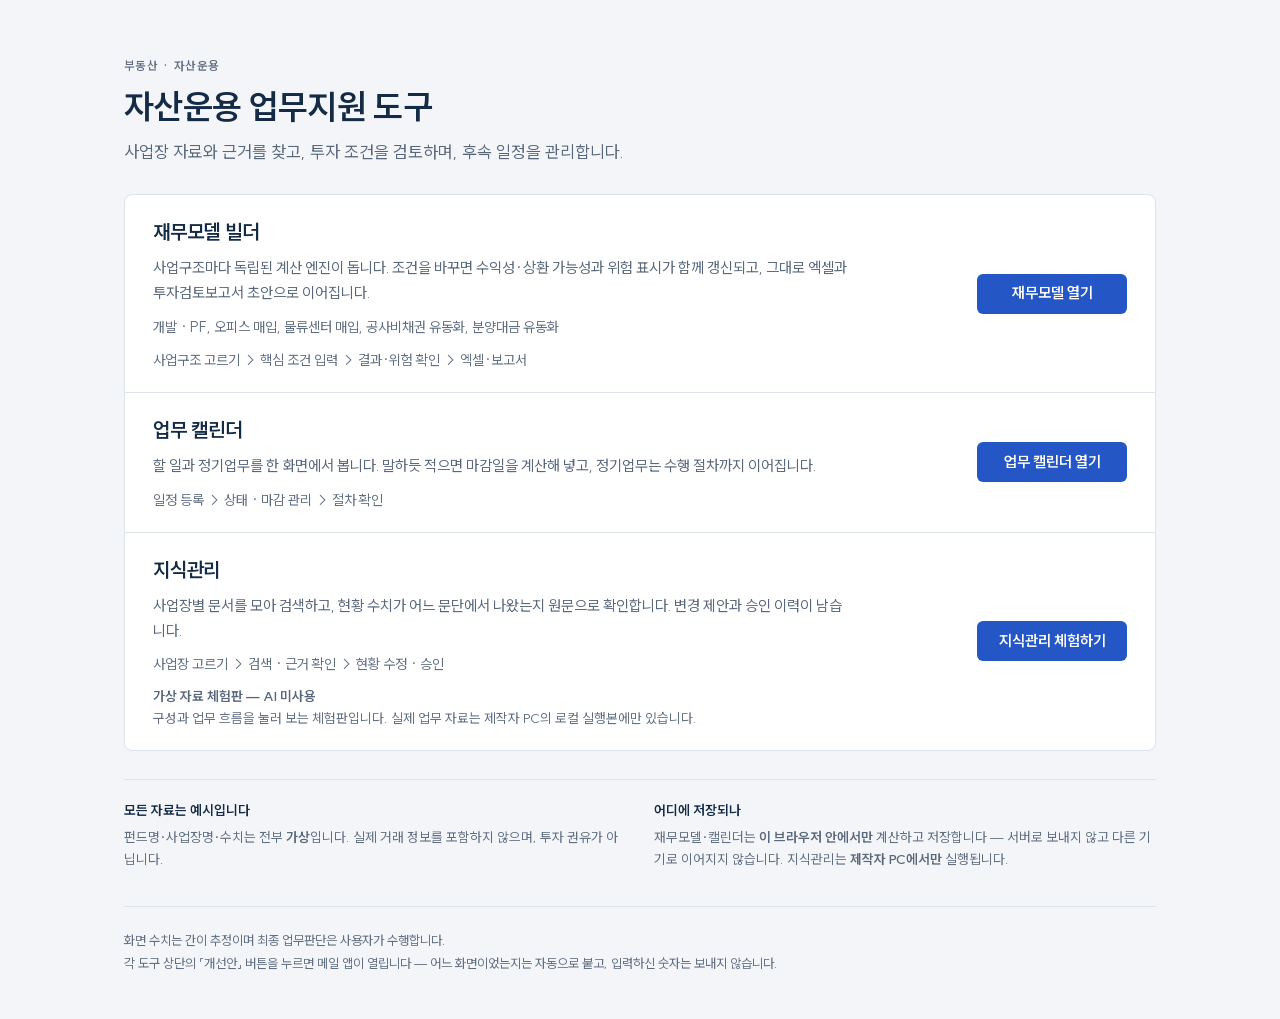
==== commit 7aab0def: "update: latest financial model build" ====
--- a/index.html
+++ b/index.html
@@ -9,9 +9,17 @@
 <link rel="icon" href="data:image/svg+xml,%3Csvg xmlns='http://www.w3.org/2000/svg' viewBox='0 0 64 64'%3E%3Crect width='64' height='64' rx='12' fill='%2320344A'/%3E%3Cpath d='M14 44V27l10-7 10 7v17h-7V33h-6v11z' fill='%23285FD6'/%3E%3Cpath d='M38 44V20l12 8v16z' fill='%23fff' opacity='.85'/%3E%3C/svg%3E">
 <style>
 /* 배포용 진입 페이지. 세 도구로 가는 문이고 그 이상은 아니다.
-   요약 화면이라 벤토 그리드 — 카드 크기가 곧 중요도다. 재무모델이 가장 크고,
-   공개 주소가 없는 지식관리가 가장 작다. */
+   실무자가 매일 같은 화면에서 도구를 고른다 — 카드 크기로 중요도를 가르지 않고
+   세 도구를 같은 폭·같은 구조의 행으로 나란히 둔다(내용 길이만큼만 높이가 다르다). */
 /* 통합 UI — 네 도구가 같은 토큰을 쓴다 */
+/* 'SUIT'로 선언만 돼 있고 @font-face가 없어 실제로는 맑은 고딕으로 보이던 것 — 실제로 불러온다 */
+@font-face{
+  font-family:'SUIT';
+  src:url('fonts/SUIT.woff2') format('woff2');
+  font-weight:100 900;
+  font-style:normal;
+  font-display:swap;
+}
 :root{
   --bg:#F3F5F8;
   --card:#FFFFFF;
@@ -20,10 +28,9 @@
   --blue:#2457C5;
   --ink:#172B43;
   --ink2:#58677A;
-  --ink3:#7E8C9E;
-  --warn-bg:#FFF6E8;
-  --warn-line:#E8C99A;
-  --warn-ink:#8A6524;
+  --ink3:#606E81; /* 원래 #7E8C9E는 이 바탕에서 3.1:1로 기준(4.5:1) 미달 — 4.6:1로 올림 */
+  --r-card:8px; /* 패널 모서리 */
+  --r-ctl:6px;  /* 버튼 모서리 */
 }
 *{box-sizing:border-box}
 body{
@@ -39,63 +46,57 @@
 h1{font-size:34px;line-height:1.25;letter-spacing:-.02em;margin:0 0 10px;font-weight:700;color:var(--navy)}
 .lead{font-size:17px;color:var(--ink2);margin:0;max-width:62ch}
 
-/* ── 벤토 그리드 ── */
-/* 카드 높이를 서로 맞추지 않는다 — 맞추면 내용이 적은 쪽 가운데가 텅 빈다.
-   중요도는 «너비»로 드러내고 높이는 내용이 정한다. */
-.bento{display:grid;grid-template-columns:1.55fr 1fr;gap:20px;align-items:start}
-.col{display:grid;gap:20px}
-.card{
-  background:var(--card);border:1px solid var(--line);border-radius:12px;
-  padding:26px 26px 22px;text-decoration:none;color:inherit;
-  display:flex;flex-direction:column;
-}
-a.card{transition:border-color .15s,box-shadow .15s}
-a.card:hover{border-color:var(--blue);box-shadow:0 2px 14px rgba(40,95,214,.10)}
-a.card:focus-visible{outline:2px solid var(--blue);outline-offset:2px}
-.card.lead-card{padding:30px 30px 26px}
-.ico{width:40px;height:40px;border-radius:9px;background:rgba(40,95,214,.10);color:var(--blue);display:grid;place-items:center;margin-bottom:14px}
-.ico.muted{background:rgba(124,136,153,.12);color:var(--ink3)}
-.card h2{font-size:21px;margin:0 0 8px;color:var(--navy);letter-spacing:-.01em;font-weight:700}
-.card .lead-card h2{font-size:24px}
-.card p{margin:0 0 14px;color:var(--ink2);font-size:15px}
-.card p:last-of-type{margin-bottom:0}
+/* ── 도구 목록 ── */
+/* 세 도구를 한 테두리 안 같은 구조의 행으로 나열한다 — 실무자가 매일 열어
+   쓰는 입구라 크기로 우선순위를 나눌 이유가 없다. 폭은 같고, 높이만 내용만큼 다르다. */
+.panel{background:var(--card);border:1px solid var(--line);border-radius:var(--r-card);overflow:hidden}
+/* 넓은 화면에서는 설명을 왼쪽, 진입 버튼을 오른쪽 가운데에 둔다. 버튼이 글 아래
+   한 줄을 따로 쓰면 행이 240px 로 길어져 1440×900 첫 화면에 세 도구가 다 안 들어왔다. */
+.tool-row{display:grid;grid-template-columns:minmax(0,1fr) auto;column-gap:40px;align-items:center;
+  padding:20px 28px;text-decoration:none;color:inherit}
+.tool-row>*:not(.go){grid-column:1}
+.tool-row>.go{grid-column:2;grid-row:1 / span 6;align-self:center;margin-top:0;
+  min-width:10em;justify-content:center}  /* 세 버튼 폭을 같게 — 오른쪽 열이 한 줄로 선다 */
+.tool-row+.tool-row{border-top:1px solid var(--line)}
+.tool-row:hover{background:#F8FAFC}
+.tool-row:focus-visible{outline:2px solid var(--blue);outline-offset:-2px}
+.tool-row h2{font-size:20px;margin:0 0 8px;color:var(--navy);letter-spacing:-.01em;font-weight:700}
+.tool-row p{margin:0 0 10px;max-width:70ch}
+.tool-row p:last-of-type{margin-bottom:0}
+.tool-desc{color:var(--ink2);font-size:15px}
 
-/* 지원 범위 — 장식이 아니라 «무엇을 다루는가»의 목록 */
-.chips{display:flex;flex-wrap:wrap;gap:7px;margin:0 0 16px}
-.chip{font-size:13px;color:var(--ink2);background:#F2F5F9;border:1px solid var(--line);border-radius:999px;padding:3px 11px}
+/* 딜 유형은 고르는 태그가 아니라 «다루는 범위» 서술이라 알약 대신 글로 적는다 */
+.tool-types{color:var(--ink3);font-size:14px}
 
-/* 그 도구에서 실제로 밟는 순서 — 도구마다 다르므로 카드마다 따로 적는다 */
-.flow{margin:0 0 16px;padding:0;list-style:none;display:flex;flex-wrap:wrap;gap:6px;font-size:13.5px;color:var(--ink2)}
-.flow li{display:flex;align-items:center;gap:6px}
-.flow li+li::before{content:"→";color:var(--ink3);margin-right:2px}
+/* 그 도구에서 실제로 밟는 순서 — 도구마다 다르므로 행마다 따로 적는다 */
+.tool-flow{color:var(--ink3);font-size:14px}
 
-/* 바로 누를 수 있는 진입 버튼 — 글자 링크보다 눌러야 할 것이 분명해진다 */
+/* 지식관리는 가상 자료라는 사실을 매번 봐야 하지만 경고처럼 보일 일은 아니다 — 옅은 글자로 */
+.tool-note{color:var(--ink3);font-size:13.5px;line-height:1.6}
+.tool-note b{color:var(--ink2)}
+
+/* 바로 누를 수 있는 진입 버튼 — 글자 링크보다 눌러야 할 것이 분명해진다.
+   화살표는 글자로 이미 "열기"가 있으니 빼서 버튼마다 반복되던 CTA 장식을 줄인다 */
 .go{
-  display:inline-flex;align-items:center;gap:6px;align-self:flex-start;
-  min-height:42px;padding:0 18px;margin-top:4px;
-  background:var(--blue);color:#fff;border-radius:8px;
+  display:inline-flex;align-items:center;
+  min-height:40px;padding:0 18px;margin-top:4px;
+  background:var(--blue);color:#fff;border-radius:var(--r-ctl);
   font-weight:700;font-size:15px;
 }
-.go::after{content:"→"}
-a.card:hover .go{background:#1C46A0}
-.state{
-  padding:9px 12px;border-radius:8px;font-size:13.5px;font-weight:700;
-  background:var(--warn-bg);border:1px solid var(--warn-line);color:var(--warn-ink);
-}
-.state span{display:block;font-weight:400;color:var(--ink2);margin-top:3px}
+.tool-row:hover .go{background:#1C46A0}
 
-/* ── 보조 설명 — 왼쪽 열의 남는 자리를 채운다(벤토) ── */
-.notes{display:grid;grid-template-columns:1fr 1fr;gap:20px}
-.note{background:var(--card);border:1px solid var(--line);border-radius:12px;padding:20px 22px}
-.note h3{margin:0 0 7px;font-size:15px;color:var(--navy)}
-.note p{margin:0;font-size:14.5px;color:var(--ink2)}
-.note b{color:var(--ink)}
+/* ── 안내 띠 — 카드 두 장 대신 한 줄 띠로, 도구 목록보다 조용하게 ── */
+.notes-strip{margin-top:28px;padding-top:20px;border-top:1px solid var(--line);display:grid;grid-template-columns:1fr 1fr;gap:28px}
+.notes-strip h3{margin:0 0 5px;font-size:13.5px;color:var(--navy);font-weight:700}
+.notes-strip p{margin:0;font-size:13.5px;color:var(--ink3);line-height:1.6}
+.notes-strip b{color:var(--ink2)}
 
 footer{margin-top:36px;padding:22px 0 44px;font-size:13px;color:var(--ink3);line-height:1.75;border-top:1px solid var(--line)}
 
 @media(max-width:860px){
-  .bento{grid-template-columns:1fr}
-  .notes{grid-template-columns:1fr}
+  .notes-strip{grid-template-columns:1fr}
+  .tool-row{display:block}
+  .tool-row>.go{margin-top:6px}
   h1{font-size:28px}
   header.top{padding:40px 0 22px}
 }
@@ -111,70 +112,41 @@
   <p class="lead">사업장 자료와 근거를 찾고, 투자 조건을 검토하며, 후속 일정을 관리합니다.</p>
 </header>
 
-<div class="bento">
+<div class="panel">
 
- <div class="col">
-  <a class="card lead-card" href="CRE_재무모델_빌더.html">
-    <div class="ico" aria-hidden="true"><svg width="21" height="21" viewBox="0 0 24 24" fill="none" stroke="currentColor" stroke-width="2" stroke-linecap="round" stroke-linejoin="round"><path d="M3 3v18h18"/><path d="M7 15l4-5 4 3 5-7"/></svg></div>
+  <a class="tool-row" href="CRE_재무모델_빌더.html">
     <h2>재무모델 빌더</h2>
-    <p>사업구조마다 독립된 계산 엔진이 돕니다. 조건을 바꾸면 수익성·상환 가능성과 위험 표시가 함께 갱신되고, 그대로 엑셀과 투자검토보고서 초안으로 이어집니다.</p>
-    <div class="chips">
-      <span class="chip">개발 · PF</span>
-      <span class="chip">오피스 매입</span>
-      <span class="chip">물류센터 매입</span>
-      <span class="chip">공사비채권 유동화</span>
-      <span class="chip">분양대금 유동화</span>
-    </div>
-    <ul class="flow">
-      <li>사업구조 고르기</li>
-      <li>핵심 조건 입력</li>
-      <li>결과·위험 확인</li>
-      <li>엑셀 · 보고서</li>
-    </ul>
+    <p class="tool-desc">사업구조마다 독립된 계산 엔진이 돕니다. 조건을 바꾸면 수익성·상환 가능성과 위험 표시가 함께 갱신되고, 그대로 엑셀과 투자검토보고서 초안으로 이어집니다.</p>
+    <p class="tool-types">개발 · PF, 오피스 매입, 물류센터 매입, 공사비채권 유동화, 분양대금 유동화</p>
+    <p class="tool-flow">사업구조 고르기 → 핵심 조건 입력 → 결과·위험 확인 → 엑셀·보고서</p>
     <span class="go">재무모델 열기</span>
   </a>
 
-  <div class="notes">
-    <div class="note">
-      <h3>모든 자료는 예시입니다</h3>
-      <p>펀드명·사업장명·수치는 전부 <b>가상</b>입니다. 실제 거래 정보를 포함하지 않으며, 투자 권유가 아닙니다.</p>
-    </div>
-    <div class="note">
-      <h3>어디에 저장되나</h3>
-      <p>재무모델·캘린더는 <b>이 브라우저 안에서만</b> 계산하고 저장합니다 — 서버로 보내지 않고 다른 기기로 이어지지 않습니다. 지식관리는 <b>제작자 PC에서만</b> 실행됩니다.</p>
-    </div>
+  <a class="tool-row" href="업무_캘린더.html">
+    <h2>업무 캘린더</h2>
+    <p class="tool-desc">할 일과 정기업무를 한 화면에서 봅니다. 말하듯 적으면 마감일을 계산해 넣고, 정기업무는 수행 절차까지 이어집니다.</p>
+    <p class="tool-flow">일정 등록 → 상태 · 마감 관리 → 절차 확인</p>
+    <span class="go">업무 캘린더 열기</span>
+  </a>
+
+  <a class="tool-row" href="knowledge-demo/index.html">
+    <h2>지식관리</h2>
+    <p class="tool-desc">사업장별 문서를 모아 검색하고, 현황 수치가 어느 문단에서 나왔는지 원문으로 확인합니다. 변경 제안과 승인 이력이 남습니다.</p>
+    <p class="tool-flow">사업장 고르기 → 검색 · 근거 확인 → 현황 수정 · 승인</p>
+    <p class="tool-note"><b>가상 자료 체험판 — AI 미사용</b><br>구성과 업무 흐름을 눌러 보는 체험판입니다. 실제 업무 자료는 제작자 PC의 로컬 실행본에만 있습니다.</p>
+    <span class="go">지식관리 체험하기</span>
+  </a>
+
+</div>
+
+<div class="notes-strip">
+  <div>
+    <h3>모든 자료는 예시입니다</h3>
+    <p>펀드명·사업장명·수치는 전부 <b>가상</b>입니다. 실제 거래 정보를 포함하지 않으며, 투자 권유가 아닙니다.</p>
   </div>
- </div>
-
-  <div class="col">
-
-    <a class="card" href="업무_캘린더.html">
-      <div class="ico" aria-hidden="true"><svg width="21" height="21" viewBox="0 0 24 24" fill="none" stroke="currentColor" stroke-width="2" stroke-linecap="round" stroke-linejoin="round"><rect x="3" y="5" width="18" height="16" rx="2"/><path d="M3 10h18M8 3v4M16 3v4"/><path d="M8 15l3 3 5-6"/></svg></div>
-      <h2>업무 캘린더</h2>
-      <p>할 일과 정기업무를 한 화면에서 봅니다. 말하듯 적으면 마감일을 계산해 넣고, 정기업무는 수행 절차까지 이어집니다.</p>
-      <ul class="flow">
-        <li>일정 등록</li>
-        <li>상태 · 마감 관리</li>
-        <li>절차 확인</li>
-      </ul>
-      <span class="go">업무 캘린더 열기</span>
-    </a>
-
-    <a class="card" href="knowledge-demo/index.html">
-      <div class="ico" aria-hidden="true"><svg width="21" height="21" viewBox="0 0 24 24" fill="none" stroke="currentColor" stroke-width="2" stroke-linecap="round" stroke-linejoin="round"><path d="M14 3v5h5"/><path d="M6 3h8l5 5v13H6z"/><path d="M9 13h6M9 17h6"/></svg></div>
-      <h2>지식관리</h2>
-      <p>사업장별 문서를 모아 검색하고, 현황 수치가 어느 문단에서 나왔는지 원문으로 확인합니다. 변경 제안과 승인 이력이 남습니다.</p>
-      <ul class="flow">
-        <li>사업장 고르기</li>
-        <li>검색 · 근거 확인</li>
-        <li>현황 수정 · 승인</li>
-      </ul>
-      <div class="state">가상 자료 체험판 — AI 미사용
-        <span>구성과 업무 흐름을 눌러 보는 체험판입니다. 실제 업무 자료는 제작자 PC의 로컬 실행본에만 있습니다.</span>
-      </div>
-      <span class="go">지식관리 체험하기</span>
-    </a>
-
+  <div>
+    <h3>어디에 저장되나</h3>
+    <p>재무모델·캘린더는 <b>이 브라우저 안에서만</b> 계산하고 저장합니다 — 서버로 보내지 않고 다른 기기로 이어지지 않습니다. 지식관리는 <b>제작자 PC에서만</b> 실행됩니다.</p>
   </div>
 </div>
 
